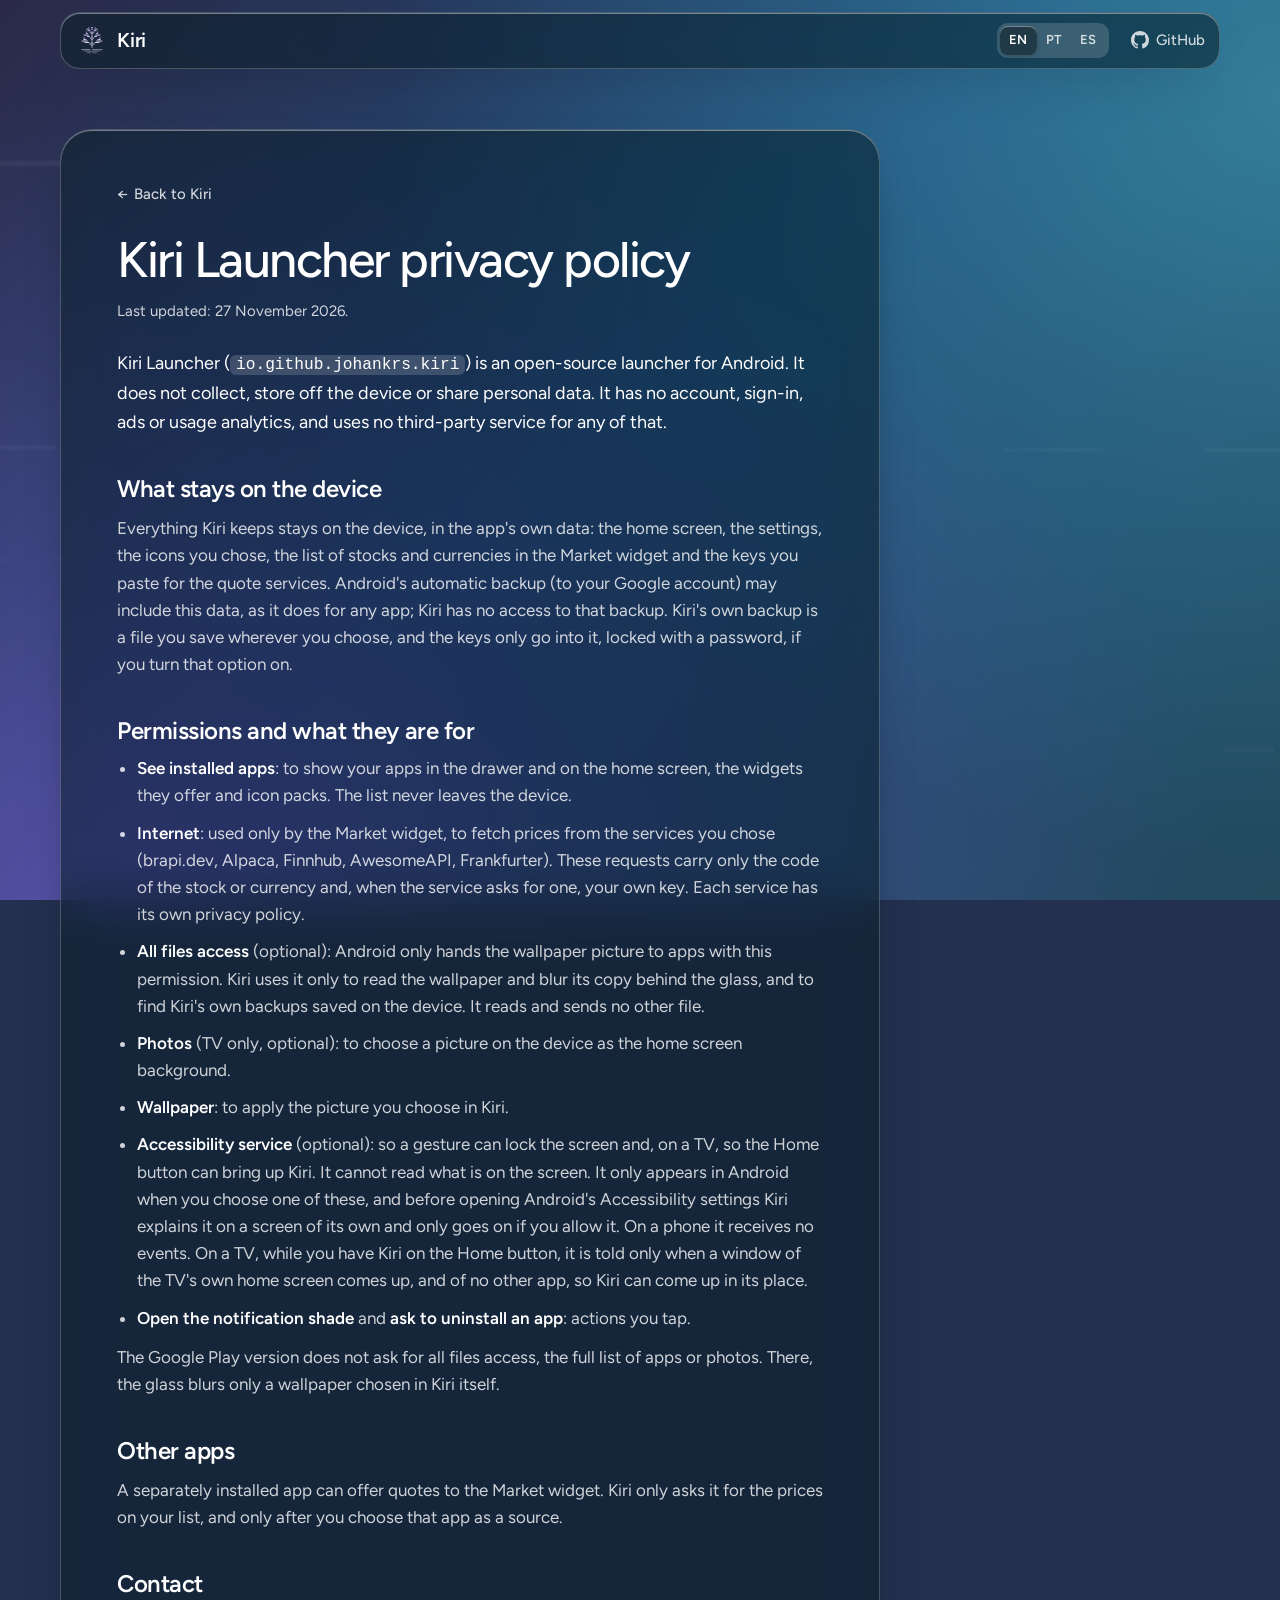
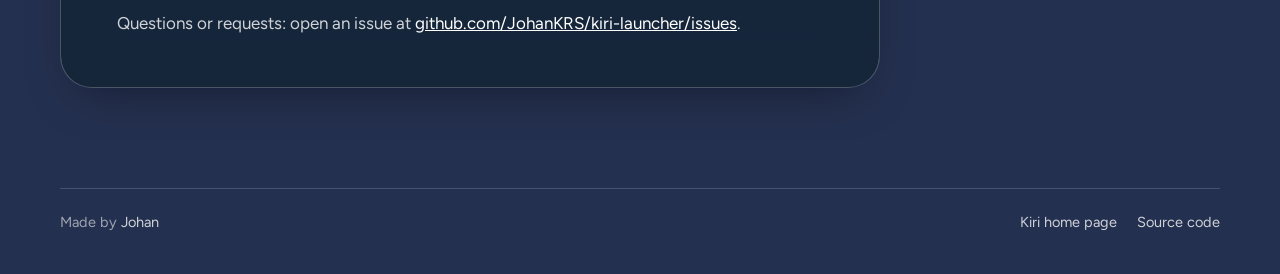
==== site/privacy.html @ f81454f0 "Site do Kiri em site/ (EN, PT, ES), para kiri.johankrs.com Página do Kiri e política de privacidade," ====
<!doctype html>
<html lang="en" data-lang="en" data-glass="fume" data-wall="aurora">
<head>
<meta charset="utf-8">
<meta name="viewport" content="width=device-width, initial-scale=1, viewport-fit=cover">
<title data-i18n="pp.metaTitle">Privacy policy · Kiri</title>
<meta name="description" content="Kiri Launcher collects no data: no account, no ads, no usage analytics. What stays on the device, and what each permission is for.">
<meta name="theme-color" content="#24304f">
<meta name="color-scheme" content="dark">
<link rel="canonical" href="https://kiri.johankrs.com/privacy.html">
<link rel="alternate" hreflang="en" href="https://kiri.johankrs.com/privacy.html?lang=en">
<link rel="alternate" hreflang="pt-BR" href="https://kiri.johankrs.com/privacy.html?lang=pt">
<link rel="alternate" hreflang="es" href="https://kiri.johankrs.com/privacy.html?lang=es">
<link rel="alternate" hreflang="x-default" href="https://kiri.johankrs.com/privacy.html">
<link rel="icon" href="favicon.svg" type="image/svg+xml">
<link rel="icon" href="icon-192.png" sizes="192x192" type="image/png">
<link rel="apple-touch-icon" href="apple-touch-icon.png">
<link rel="preload" href="assets/fonts/figtree.woff2" as="font" type="font/woff2" crossorigin>
<link rel="stylesheet" href="assets/site.css">
<script src="assets/boot.js"></script>
<script src="assets/i18n.js" defer></script>
<script src="assets/site.js" defer></script>
</head>
<body>
<canvas class="wallpaper" aria-hidden="true"></canvas>
<a class="skip" href="#main" data-i18n="nav.skip">Skip to content</a>

<header class="top glass">
  <div class="wrap top-in">
    <a class="brand" href="./" aria-label="Kiri">
      <img src="assets/brand/logo.svg" alt="" width="30" height="30">
      <span>Kiri</span>
    </a>
    <div class="lang" role="group" aria-label="Language" data-i18n-aria="nav.language" style="margin-left:auto">
      <button type="button" data-set-lang="en" title="English" lang="en">EN</button>
      <button type="button" data-set-lang="pt" title="Português" lang="pt-BR">PT</button>
      <button type="button" data-set-lang="es" title="Español" lang="es">ES</button>
    </div>
    <a class="gh" href="https://github.com/JohanKRS/kiri-launcher" aria-label="GitHub">
      <svg viewBox="0 0 16 16" width="18" height="18" aria-hidden="true"><path fill="currentColor" d="M8 0C3.58 0 0 3.58 0 8c0 3.54 2.29 6.53 5.47 7.59.4.07.55-.17.55-.38 0-.19-.01-.82-.01-1.49-2.01.37-2.53-.49-2.69-.94-.09-.23-.48-.94-.82-1.13-.28-.15-.68-.52-.01-.53.63-.01 1.08.58 1.23.82.72 1.21 1.87.87 2.33.66.07-.52.28-.87.51-1.07-1.78-.2-3.64-.89-3.64-3.95 0-.87.31-1.59.82-2.15-.08-.2-.36-1.02.08-2.12 0 0 .67-.21 2.2.82.64-.18 1.32-.27 2-.27.68 0 1.36.09 2 .27 1.53-1.04 2.2-.82 2.2-.82.44 1.1.16 1.92.08 2.12.51.56.82 1.27.82 2.15 0 3.07-1.87 3.75-3.65 3.95.29.25.54.73.54 1.48 0 1.07-.01 1.93-.01 2.2 0 .21.15.46.55.38A8.013 8.013 0 0016 8c0-4.42-3.58-8-8-8z"/></svg>
      <span>GitHub</span>
    </a>
  </div>
</header>

<main id="main" class="doc">
  <div class="wrap">
    <article class="doc-in glass">
      <a class="back" href="./" data-i18n="pp.back">Back to Kiri</a>
      <h1 data-i18n="pp.title">Kiri Launcher privacy policy</h1>
      <p class="updated" data-i18n="pp.updated">Last updated: 27 November 2026.</p>
      <p class="intro" data-i18n-html="pp.intro">Kiri Launcher (<code>io.github.johankrs.kiri</code>) is an open-source launcher for Android. It does not collect, store off the device or share personal data. It has no account, sign-in, ads or usage analytics, and uses no third-party service for any of that.</p>

      <h2 data-i18n="pp.storedH">What stays on the device</h2>
      <p data-i18n="pp.stored">Everything Kiri keeps stays on the device, in the app's own data: the home screen, the settings, the icons you chose, the list of stocks and currencies in the Market widget and the keys you paste for the quote services. Android's automatic backup (to your Google account) may include this data, as it does for any app; Kiri has no access to that backup. Kiri's own backup is a file you save wherever you choose, and the keys only go into it, locked with a password, if you turn that option on.</p>

      <h2 data-i18n="pp.permsH">Permissions and what they are for</h2>
      <ul>
        <li data-i18n-html="pp.p1"><b>See installed apps</b>: to show your apps in the drawer and on the home screen, the widgets they offer and icon packs. The list never leaves the device.</li>
        <li data-i18n-html="pp.p2"><b>Internet</b>: used only by the Market widget, to fetch prices from the services you chose (brapi.dev, Alpaca, Finnhub, AwesomeAPI, Frankfurter). These requests carry only the code of the stock or currency and, when the service asks for one, your own key. Each service has its own privacy policy.</li>
        <li data-i18n-html="pp.p3"><b>All files access</b> (optional): Android only hands the wallpaper picture to apps with this permission. Kiri uses it only to read the wallpaper and blur its copy behind the glass, and to find Kiri's own backups saved on the device. It reads and sends no other file.</li>
        <li data-i18n-html="pp.p4"><b>Photos</b> (TV only, optional): to choose a picture on the device as the home screen background.</li>
        <li data-i18n-html="pp.p5"><b>Wallpaper</b>: to apply the picture you choose in Kiri.</li>
        <li data-i18n-html="pp.p6"><b>Accessibility service</b> (optional): so a gesture can lock the screen and, on a TV, so the Home button can bring up Kiri. It cannot read what is on the screen. It only appears in Android when you choose one of these, and before opening Android's Accessibility settings Kiri explains it on a screen of its own and only goes on if you allow it. On a phone it receives no events. On a TV, while you have Kiri on the Home button, it is told only when a window of the TV's own home screen comes up, and of no other app, so Kiri can come up in its place.</li>
        <li data-i18n-html="pp.p7"><b>Open the notification shade</b> and <b>ask to uninstall an app</b>: actions you tap.</li>
      </ul>
      <p data-i18n="pp.play">The Google Play version does not ask for all files access, the full list of apps or photos. There, the glass blurs only a wallpaper chosen in Kiri itself.</p>

      <h2 data-i18n="pp.otherH">Other apps</h2>
      <p data-i18n="pp.other">A separately installed app can offer quotes to the Market widget. Kiri only asks it for the prices on your list, and only after you choose that app as a source.</p>

      <h2 data-i18n="pp.contactH">Contact</h2>
      <p data-i18n-html="pp.contact">Questions or requests: open an issue at <a href="https://github.com/JohanKRS/kiri-launcher/issues">github.com/JohanKRS/kiri-launcher/issues</a>.</p>
    </article>
  </div>
</main>

<footer class="foot">
  <div class="wrap foot-in">
    <span data-i18n-html="foot.made">Made by <a href="https://johankrs.com/">Johan</a></span>
    <span class="foot-links">
      <a href="./" data-i18n="foot.home">Kiri home page</a>
      <a href="https://github.com/JohanKRS/kiri-launcher" data-i18n="foot.source">Source code</a>
    </span>
  </div>
</footer>
</body>
</html>
---- site/assets/site.css ----
/* Kiri website. The page works like a Kiri home screen: an animated wallpaper behind everything
   (site.js draws it), and glass for whatever sits on it, in Kiri's three glasses. */

@font-face {
  font-family: "Figtree";
  src: url("fonts/figtree.woff2") format("woff2");
  font-weight: 300 900;
  font-display: swap;
}

:root {
  --ink: #fff;
  --ink-soft: rgba(255, 255, 255, .78);
  --ink-faint: rgba(255, 255, 255, .56);
  --lilac: #c4b0ee;
  --lilac-pale: #f6f2ff;
  --up: #7ee2a8;
  --down: #ff9b8f;
  --radius: 26px;
  --wrap: 1160px;
  --blur: blur(26px) saturate(1.35);
  --ease: cubic-bezier(.22, .8, .24, 1);
}

/* Kiri's glasses (ui/theme/KiriGlass.kt), at their default opacity. */
html[data-glass="fume"] {
  --g-fill: rgba(14, 32, 39, .58);
  --g-edge: rgba(255, 255, 255, .22);
  --g-high: rgba(255, 255, 255, .40);
  --g-ink: #fff;
  --g-ink-soft: rgba(255, 255, 255, .80);
  --g-line: rgba(255, 255, 255, .16);
}
html[data-glass="cristal"] {
  --g-fill: rgba(18, 44, 52, .36);
  --g-edge: rgba(255, 255, 255, .50);
  --g-high: rgba(255, 255, 255, .85);
  --g-ink: #fff;
  --g-ink-soft: rgba(255, 255, 255, .86);
  --g-line: rgba(255, 255, 255, .24);
}
html[data-glass="nevoa"] {
  --g-fill: rgba(240, 246, 245, .72);
  --g-edge: rgba(255, 255, 255, .70);
  --g-high: rgba(255, 255, 255, .95);
  --g-ink: #10262d;
  --g-ink-soft: #33494f;
  --g-line: rgba(16, 38, 45, .14);
}

* { box-sizing: border-box; }
html { scroll-behavior: smooth; -webkit-text-size-adjust: 100%; background: #24304f; }
html.i18n-wait body { visibility: hidden; }
body {
  margin: 0;
  font: 400 17px/1.6 "Figtree", system-ui, -apple-system, "Segoe UI", Roboto, sans-serif;
  color: var(--ink);
  overflow-x: hidden;
  -webkit-font-smoothing: antialiased;
}
img { display: block; max-width: 100%; height: auto; }
a { color: inherit; }
button { font: inherit; color: inherit; cursor: pointer; }
h1, h2, h3 { margin: 0; font-weight: 500; letter-spacing: -.02em; line-height: 1.12; }
p { margin: 0; }
::selection { background: rgba(196, 176, 238, .45); }
:focus-visible { outline: 2px solid var(--lilac-pale); outline-offset: 3px; border-radius: 8px; }

.wrap { width: min(var(--wrap), 100% - 40px); margin-inline: auto; }
.skip { position: absolute; left: -999px; top: 8px; z-index: 50; padding: 8px 14px; border-radius: 10px; background: #fff; color: #111; }
.skip:focus { left: 12px; }

/* The wallpaper, fixed behind the page. */
.wallpaper {
  position: fixed; inset: 0; z-index: -1;
  width: 100%; height: 100%;
  background: linear-gradient(135deg, #2b2a48, #22507f 48%, #22495c);
}

/* Glass. */
.glass {
  position: relative;
  background: var(--g-fill);
  -webkit-backdrop-filter: var(--blur);
  backdrop-filter: var(--blur);
  color: var(--g-ink);
  border: 1px solid var(--g-edge);
  box-shadow: inset 0 1px 0 var(--g-high), 0 18px 50px -24px rgba(0, 0, 0, .55);
  transition: background-color .5s var(--ease), color .5s var(--ease), border-color .5s var(--ease), box-shadow .5s var(--ease);
}

/* Header. */
.top {
  position: sticky; top: 12px; z-index: 20;
  width: min(var(--wrap), 100% - 24px); margin: 12px auto 0;
  border-radius: 20px;
}
.top-in { display: flex; align-items: center; gap: 22px; width: 100%; padding: 10px 14px 10px 16px; }
.brand { display: flex; align-items: center; gap: 10px; text-decoration: none; font-weight: 600; font-size: 20px; letter-spacing: -.01em; }
.brand img { width: 30px; height: 30px; }
html[data-glass="nevoa"] .brand img { filter: brightness(.35) saturate(2.2) hue-rotate(-8deg); }
.nav { display: flex; gap: 4px; margin-left: auto; }
.nav a { text-decoration: none; padding: 7px 12px; border-radius: 10px; color: var(--g-ink-soft); font-weight: 500; font-size: 15px; transition: background .2s, color .2s; }
.nav a:hover { color: var(--g-ink); background: var(--g-line); }
.lang { display: flex; padding: 3px; border-radius: 11px; background: var(--g-line); }
.lang button { border: 0; background: none; padding: 4px 9px; border-radius: 8px; font-size: 13px; font-weight: 600; letter-spacing: .04em; color: var(--g-ink-soft); }
.lang button[aria-pressed="true"] { background: var(--g-fill); color: var(--g-ink); box-shadow: inset 0 1px 0 var(--g-high), 0 1px 4px rgba(0, 0, 0, .18); }
.gh { display: flex; align-items: center; gap: 7px; text-decoration: none; font-size: 15px; font-weight: 500; color: var(--g-ink-soft); }
.gh:hover { color: var(--g-ink); }

/* Hero. */
.hero { position: relative; min-height: min(100svh, 980px); display: flex; flex-direction: column; justify-content: center; padding: 70px 0 90px; }
.hero-in { display: grid; grid-template-columns: 1.1fr .9fr; align-items: center; gap: 60px; }
.mark { width: 132px; height: 132px; margin: 0 0 18px -14px; }
.mark svg { width: 100%; height: 100%; overflow: visible; }
.mark path { opacity: 0; transform-box: fill-box; transform-origin: center; animation: thread 1.1s var(--ease) forwards; animation-delay: calc(var(--i) * 38ms + 150ms); }
.mark.small { width: 84px; height: 84px; margin: 0 auto 14px; }
.mark.small path { animation: none; opacity: 1; }
@keyframes thread {
  from { opacity: 0; transform: translateX(calc(var(--d, 1) * 18px)) scaleX(.2); }
  to { opacity: 1; transform: none; }
}
.mark.breathing path { animation: breathe 7s ease-in-out infinite; animation-delay: calc(var(--i) * -310ms); opacity: 1; }
@keyframes breathe {
  0%, 100% { transform: translateX(0); opacity: 1; }
  50% { transform: translateX(calc(var(--d, 1) * 2.2px)); opacity: .72; }
}
h1 { font-size: clamp(76px, 11vw, 150px); font-weight: 500; letter-spacing: -.045em; line-height: .9; text-shadow: 0 10px 50px rgba(20, 10, 50, .35); }
.tagline { margin-top: 20px; font-size: clamp(22px, 2.4vw, 30px); line-height: 1.3; font-weight: 400; color: var(--lilac-pale); max-width: 21em; }
.lede { margin-top: 16px; max-width: 34em; color: var(--ink-soft); }
.cta { display: flex; flex-wrap: wrap; align-items: center; gap: 12px; margin-top: 32px; }
.cta.center { justify-content: center; }
.btn {
  display: inline-flex; align-items: center; gap: 10px;
  padding: 14px 22px; border-radius: 16px;
  font-weight: 600; font-size: 16px; text-decoration: none;
  transition: transform .25s var(--ease), box-shadow .25s var(--ease), background-color .5s;
}
.btn:hover { transform: translateY(-2px); }
.btn.primary { background: var(--lilac-pale); color: #251c44; box-shadow: 0 14px 34px -14px rgba(196, 176, 238, .9), inset 0 -2px 0 rgba(59, 45, 102, .12); }
.btn.primary:hover { box-shadow: 0 18px 40px -12px rgba(196, 176, 238, 1); }
.btn .ver { font-weight: 500; font-size: 13px; padding: 2px 8px; border-radius: 99px; background: rgba(59, 45, 102, .12); }
.soon { display: inline-flex; align-items: center; gap: 9px; padding: 12px 18px; border-radius: 16px; font-size: 15px; font-weight: 500; }
.facts { list-style: none; display: flex; flex-wrap: wrap; gap: 8px 22px; margin: 28px 0 0; padding: 0; color: var(--ink-soft); font-size: 15px; }
.facts li { display: flex; align-items: center; gap: 8px; }
.facts li::before { content: ""; width: 14px; height: 3px; border-radius: 3px; background: var(--lilac); box-shadow: 0 5px 0 -0px rgba(196, 176, 238, .45); transform: translateY(-2px); }
.hero-device { display: flex; justify-content: center; }
.scroll-hint { position: absolute; left: 50%; bottom: 22px; width: 26px; height: 42px; margin-left: -13px; border-radius: 14px; border: 1.5px solid rgba(255, 255, 255, .45); }
.scroll-hint span { position: absolute; left: 50%; top: 8px; width: 3px; height: 8px; margin-left: -1.5px; border-radius: 3px; background: #fff; animation: hint 2.2s ease-in-out infinite; }
@keyframes hint { 0% { opacity: 0; transform: translateY(0); } 30% { opacity: 1; } 80% { opacity: 0; transform: translateY(12px); } 100% { opacity: 0; } }

/* Devices. */
.phone {
  position: relative; width: 100%; max-width: 330px;
  margin: 0;
  padding: 9px; border-radius: 46px;
  background: linear-gradient(160deg, #3a3550, #121019 40%, #0b0a10);
  box-shadow: 0 0 0 1px rgba(255, 255, 255, .14), inset 0 0 0 1px rgba(255, 255, 255, .06), 0 50px 90px -30px rgba(10, 5, 30, .75), 0 20px 40px -20px rgba(0, 0, 0, .5);
}
.phone img { width: 100%; border-radius: 38px; background: #222; }
.phone::after { content: ""; position: absolute; top: 20px; left: 50%; width: 11px; height: 11px; margin-left: -5.5px; border-radius: 50%; background: #050507; box-shadow: inset 0 0 0 2px #1c1a24; }
.float { animation: float 9s ease-in-out infinite; }
@keyframes float { 0%, 100% { transform: translateY(0) rotate(-1.2deg); } 50% { transform: translateY(-16px) rotate(.6deg); } }

/* Sections. */
.section { padding: 110px 0; scroll-margin-top: 80px; }
.eyebrow { font-size: 14px; font-weight: 600; letter-spacing: .14em; text-transform: uppercase; color: var(--lilac); margin-bottom: 14px; }
h2 { font-size: clamp(34px, 4.4vw, 54px); }
.section-copy p:not(.eyebrow):not(.chooser-label):not(.note) { margin-top: 18px; color: var(--ink-soft); max-width: 32em; }
.section-head { max-width: 760px; margin-bottom: 40px; }

/* Glass section. */
.glass-in { display: grid; grid-template-columns: 1fr 1fr; gap: 70px; align-items: center; }
.chooser { margin-top: 34px; }
.chooser-label { font-size: 13px; font-weight: 600; letter-spacing: .12em; text-transform: uppercase; color: var(--ink-faint); margin-bottom: 12px; }
.choices { display: grid; grid-template-columns: repeat(3, 1fr); gap: 10px; }
.choice {
  display: flex; align-items: center; gap: 12px; text-align: left;
  padding: 12px; border-radius: 18px;
  border: 1px solid rgba(255, 255, 255, .16); background: rgba(255, 255, 255, .06);
  transition: background .25s, border-color .25s, transform .25s var(--ease);
}
.choice:hover { background: rgba(255, 255, 255, .12); transform: translateY(-2px); }
.choice[aria-pressed="true"] { border-color: rgba(255, 255, 255, .75); background: rgba(255, 255, 255, .16); box-shadow: inset 0 1px 0 rgba(255, 255, 255, .5); }
.choice b { display: block; font-weight: 600; font-size: 16px; }
.choice small { display: block; font-size: 12.5px; line-height: 1.35; color: var(--ink-faint); margin-top: 2px; }
.swatch-glass { flex: none; width: 34px; height: 34px; border-radius: 11px; -webkit-backdrop-filter: blur(8px); backdrop-filter: blur(8px); }
.swatch-glass.fume { background: rgba(14, 32, 39, .7); border: 1px solid rgba(255, 255, 255, .22); box-shadow: inset 0 1px 0 rgba(255, 255, 255, .4); }
.swatch-glass.cristal { background: rgba(18, 44, 52, .3); border: 1px solid rgba(255, 255, 255, .55); box-shadow: inset 0 1px 0 rgba(255, 255, 255, .85); }
.swatch-glass.nevoa { background: rgba(240, 246, 245, .78); border: 1px solid rgba(255, 255, 255, .7); box-shadow: inset 0 1px 0 #fff; }
.walls { display: flex; flex-wrap: wrap; gap: 10px; }
.wall { display: inline-flex; align-items: center; gap: 9px; padding: 7px 14px 7px 7px; border-radius: 99px; border: 1px solid rgba(255, 255, 255, .16); background: rgba(255, 255, 255, .06); font-weight: 500; font-size: 15px; transition: background .25s, border-color .25s; }
.wall:hover { background: rgba(255, 255, 255, .12); }
.wall[aria-pressed="true"] { border-color: rgba(255, 255, 255, .75); background: rgba(255, 255, 255, .16); }
.dot { display: block; width: 26px; height: 26px; border-radius: 50%; box-shadow: inset 0 0 0 1px rgba(255, 255, 255, .3); }
.dot.aurora { background: radial-gradient(circle at 100% 0, #3f9db2, transparent 65%), radial-gradient(circle at 0 100%, #7a52c4, transparent 70%), linear-gradient(135deg, #2b2a48, #22507f 48%, #22495c); }
.dot.oceano { background: radial-gradient(circle at 80% 20%, #2fa3c2, transparent 65%), linear-gradient(160deg, #0d2a45, #0f4f6f 55%, #0a2233); }
.dot.grafite { background: radial-gradient(circle at 75% 25%, #4a4540, transparent 65%), linear-gradient(150deg, #1c1f24, #2a2d33 50%, #15171a); }
.dot.por_do_sol { background: radial-gradient(circle at 85% 15%, #f2a35a, transparent 60%), radial-gradient(circle at 0 100%, #6c2d7a, transparent 65%), linear-gradient(140deg, #3a1f4f, #a44a5a 55%, #e0864a); }
.note { margin-top: 12px; font-size: 14px; color: var(--ink-faint); }

/* The demo widgets, live glass on the live wallpaper. */
.demo { display: grid; grid-template-columns: 1fr 1fr; gap: 16px; max-width: 520px; justify-self: center; width: 100%; }
.demo > * { border-radius: var(--radius); }
.w-clock { grid-column: 1 / -1; padding: 26px 28px; }
.w-clock .time { font-size: clamp(60px, 7vw, 84px); font-weight: 400; letter-spacing: -.03em; line-height: 1; font-variant-numeric: tabular-nums; }
.w-clock .date { margin-top: 8px; color: var(--g-ink-soft); font-size: 18px; }
.w-market { grid-column: 1 / -1; padding: 18px 22px 8px; }
.w-title { font-size: 12px; font-weight: 600; letter-spacing: .14em; text-transform: uppercase; color: var(--g-ink-soft); margin-bottom: 4px; }
.w-market .row { display: grid; grid-template-columns: 1fr 76px auto; align-items: center; gap: 12px; padding: 12px 0; border-top: 1px solid var(--g-line); }
.w-market .row:first-of-type { border-top: 0; }
.w-market b { display: block; font-weight: 600; font-size: 16px; }
.w-market small { display: block; font-size: 13px; color: var(--g-ink-soft); }
.w-market svg { width: 76px; height: 26px; fill: none; stroke: currentColor; stroke-width: 1.4; stroke-linejoin: round; stroke-linecap: round; }
.w-market .px { text-align: right; }
.w-market .up { color: var(--up); }
.w-market .down { color: var(--down); }
html[data-glass="nevoa"] .w-market .up { color: #16824a; }
html[data-glass="nevoa"] .w-market .down { color: #c0392b; }
.w-apps { grid-column: 1 / -1; display: flex; justify-content: space-around; padding: 16px; }
.app { width: 58px; height: 58px; border-radius: 18px; display: grid; place-items: center; box-shadow: inset 0 1px 0 rgba(255, 255, 255, .45), 0 8px 18px -8px rgba(0, 0, 0, .45); }
.app svg { width: 28px; height: 28px; fill: none; stroke: #fff; stroke-width: 1.8; stroke-linecap: round; stroke-linejoin: round; }
.a1 { background: linear-gradient(160deg, #4fd27f, #20a556); }
.a2 { background: linear-gradient(160deg, #57c3ff, #1c8fe0); }
.a3 { background: linear-gradient(160deg, #ff7aa8, #e0367a); }
.a4 { background: linear-gradient(160deg, #6fdd7c, #22a948); }

/* Screens gallery. */
.gallery {
  display: flex; gap: 34px; overflow-x: auto; scroll-snap-type: x mandatory;
  padding: 10px max(20px, (100% - var(--wrap)) / 2) 30px;
  scrollbar-width: none; overscroll-behavior-x: contain;
}
.gallery::-webkit-scrollbar { display: none; }
.shot { flex: none; width: 270px; margin: 0; scroll-snap-align: center; }
.shot .phone { max-width: none; padding: 7px; border-radius: 38px; }
.shot .phone img { border-radius: 32px; }
.shot .phone::after { top: 16px; width: 9px; height: 9px; margin-left: -4.5px; }
.shot figcaption { margin-top: 20px; text-align: center; }
.shot figcaption b { display: block; font-weight: 600; font-size: 18px; }
.shot figcaption span { display: block; color: var(--ink-soft); font-size: 15px; margin-top: 2px; }
.gallery-nav { display: flex; justify-content: center; gap: 12px; }
.round { width: 48px; height: 48px; border-radius: 50%; display: grid; place-items: center; padding: 0; }
.round:hover { transform: translateY(-1px); }

.features { list-style: none; margin: 90px 0 0; padding: 0; display: grid; grid-template-columns: repeat(3, 1fr); gap: 18px; }
.features li { padding: 28px 26px; border-radius: var(--radius); }
.features svg { width: 30px; height: 30px; fill: none; stroke: currentColor; stroke-width: 1.6; stroke-linecap: round; stroke-linejoin: round; opacity: .9; }
.features h3 { font-size: 21px; font-weight: 600; margin-top: 18px; }
.features p { margin-top: 8px; color: var(--g-ink-soft); font-size: 15.5px; line-height: 1.55; }

/* TV. */
.tv-in { display: grid; grid-template-columns: .8fr 1.2fr; gap: 60px; align-items: center; }
.ticks { list-style: none; padding: 0; margin: 26px 0 0; }
.ticks li { position: relative; padding: 9px 0 9px 32px; border-top: 1px solid rgba(255, 255, 255, .14); }
.ticks li:last-child { border-bottom: 1px solid rgba(255, 255, 255, .14); }
.ticks li::before { content: ""; position: absolute; left: 2px; top: 50%; width: 16px; height: 3px; margin-top: -3px; border-radius: 3px; background: var(--lilac); box-shadow: 4px 6px 0 -0px rgba(196, 176, 238, .45); }
.tv-frame { padding: 10px; border-radius: 18px; background: linear-gradient(170deg, #2e2b3a, #0c0b10 30%); box-shadow: 0 0 0 1px rgba(255, 255, 255, .12), 0 60px 100px -40px rgba(5, 0, 20, .8); }
.tv-screen { position: relative; aspect-ratio: 16 / 9; border-radius: 8px; overflow: hidden; background: #111; }
.tv-screen img { position: absolute; inset: 0; width: 100%; height: 100%; object-fit: cover; opacity: 0; transform: scale(1.02); transition: opacity 1.1s var(--ease), transform 6s linear; }
.tv-screen img.on { opacity: 1; transform: scale(1); }
.tv-stand { width: 26%; height: 14px; margin: 0 auto; background: linear-gradient(#1b1a22, #0d0c12); border-radius: 0 0 10px 10px; box-shadow: 0 18px 30px -12px rgba(0, 0, 0, .6); }
.tv-dots { display: flex; justify-content: center; gap: 10px; margin-top: 26px; }
.tv-dots button { width: 9px; height: 9px; padding: 0; border: 0; border-radius: 9px; background: rgba(255, 255, 255, .35); transition: width .35s var(--ease), background .35s; }
.tv-dots button.on { width: 28px; background: #fff; }

/* Privacy. */
.privacy { display: grid; grid-template-columns: auto 1fr; gap: 34px; align-items: start; padding: 44px 48px; border-radius: 32px; }
.shield { width: 64px; height: 64px; fill: none; stroke: currentColor; stroke-width: 1.4; stroke-linejoin: round; stroke-linecap: round; }
.privacy h2 { font-size: clamp(28px, 3.4vw, 40px); }
.privacy p { margin-top: 14px; color: var(--g-ink-soft); max-width: 46em; }
.link { display: inline-block; margin-top: 18px; font-weight: 600; text-decoration: none; border-bottom: 2px solid currentColor; padding-bottom: 1px; }
.link::after { content: " →"; }

/* Closing. */
.closing { text-align: center; padding-bottom: 130px; }
.closing-in { max-width: 720px; }
.closing p { margin: 18px auto 0; color: var(--ink-soft); max-width: 36em; }
.closing .cta { margin-top: 30px; }
.closing .btn.glass { padding: 13px 22px; }
.name-note { margin-top: 56px !important; font-size: 14.5px; color: var(--ink-faint) !important; }

.foot { padding: 0 0 40px; }
.foot-in { display: flex; flex-wrap: wrap; justify-content: space-between; gap: 12px; padding-top: 22px; border-top: 1px solid rgba(255, 255, 255, .16); color: var(--ink-faint); font-size: 14.5px; }
.foot a { color: var(--ink-soft); text-decoration: none; }
.foot a:hover { color: #fff; }
.foot-links { display: flex; flex-wrap: wrap; gap: 20px; }

/* The floating glass and wallpaper switch. */
.tweak { position: fixed; right: 20px; bottom: 20px; z-index: 30; width: 52px; height: 52px; border-radius: 50%; display: grid; place-items: center; padding: 0; transition: transform .3s var(--ease), opacity .3s, background-color .5s; }
.tweak:hover { transform: rotate(-14deg) scale(1.05); }
.tweak-panel { position: fixed; right: 20px; bottom: 84px; z-index: 30; width: 260px; padding: 16px 16px 14px; border-radius: 22px; transform-origin: 100% 100%; animation: pop .28s var(--ease); }
.tweak-panel .chooser-label { color: var(--g-ink-soft); margin: 0 0 8px; font-size: 11.5px; }
.tweak-panel .chooser-label + .mini { margin-bottom: 14px; }
@keyframes pop { from { opacity: 0; transform: scale(.92) translateY(6px); } }
.mini { display: flex; gap: 6px; }
.mini button { flex: 1; border: 1px solid var(--g-line); background: none; border-radius: 11px; padding: 7px 4px; font-size: 13.5px; font-weight: 500; color: var(--g-ink-soft); }
.mini button[aria-pressed="true"] { border-color: var(--g-ink); color: var(--g-ink); }
.mini.dots button { padding: 4px; display: grid; place-items: center; border-radius: 99px; }
.mini.dots .dot { width: 28px; height: 28px; }
.motion { display: flex; align-items: center; gap: 8px; font-size: 13.5px; color: var(--g-ink-soft); }
.motion input { accent-color: #8c6fd6; width: 16px; height: 16px; }

/* Privacy page. */
.doc { padding: 60px 0 100px; }
.doc-in { max-width: 820px; padding: 50px 56px; border-radius: 32px; }
.doc .back { display: inline-flex; gap: 6px; text-decoration: none; color: var(--g-ink-soft); font-weight: 500; font-size: 15px; margin-bottom: 26px; }
.doc .back::before { content: "←"; }
.doc h1 { font-size: clamp(34px, 5vw, 50px); letter-spacing: -.03em; line-height: 1.1; text-shadow: none; }
.doc .updated { margin-top: 12px; color: var(--g-ink-soft); font-size: 15px; }
.doc h2 { font-size: 24px; font-weight: 600; margin-top: 40px; }
.doc p, .doc li { color: var(--g-ink-soft); margin-top: 12px; }
.doc p b, .doc li b { color: var(--g-ink); font-weight: 600; }
.doc ul { padding-left: 20px; margin: 8px 0 0; }
.doc li { margin-top: 10px; }
.doc code { font-size: .9em; padding: 1px 6px; border-radius: 6px; background: var(--g-line); }
.doc a { color: var(--g-ink); }
.doc .intro { margin-top: 26px; font-size: 18px; color: var(--g-ink); }

/* Reveal on scroll (site.js adds .in). */
.reveal { opacity: 0; transform: translateY(26px); transition: opacity .9s var(--ease), transform .9s var(--ease); }
.reveal.in { opacity: 1; transform: none; }

@media (max-width: 980px) {
  .hero-in, .glass-in, .tv-in { grid-template-columns: 1fr; gap: 56px; }
  .hero { padding-top: 40px; }
  .hero-device { order: 2; }
  .phone { max-width: 290px; }
  .features { grid-template-columns: 1fr 1fr; }
  .nav { display: none; }
  .lang { margin-left: auto; }
}
@media (max-width: 640px) {
  body { font-size: 16px; }
  .wrap { width: calc(100% - 32px); }
  .top { top: 8px; margin-top: 8px; width: calc(100% - 16px); border-radius: 18px; }
  .top-in { gap: 12px; padding: 8px 10px 8px 12px; }
  .gh span { display: none; }
  .mark { width: 100px; height: 100px; margin-left: -10px; }
  .section { padding: 80px 0; }
  .choices { grid-template-columns: 1fr; }
  .features { grid-template-columns: 1fr; margin-top: 60px; }
  .shot { width: 230px; }
  .privacy { grid-template-columns: 1fr; padding: 32px 26px; gap: 18px; }
  .shield { width: 48px; height: 48px; }
  .doc-in { padding: 34px 24px; border-radius: 26px; }
  .scroll-hint { display: none; }
  .tweak { right: 14px; bottom: 14px; }
  .tweak-panel { right: 14px; bottom: 76px; }
}
@media (prefers-reduced-motion: reduce) {
  html { scroll-behavior: auto; }
  .float, .scroll-hint span, .mark path, .mark.breathing path { animation: none !important; opacity: 1 !important; transform: none !important; }
  .reveal { opacity: 1; transform: none; transition: none; }
  .tv-screen img { transition: opacity .3s; }
}
html.still .float, html.still .mark.breathing path { animation: none; }
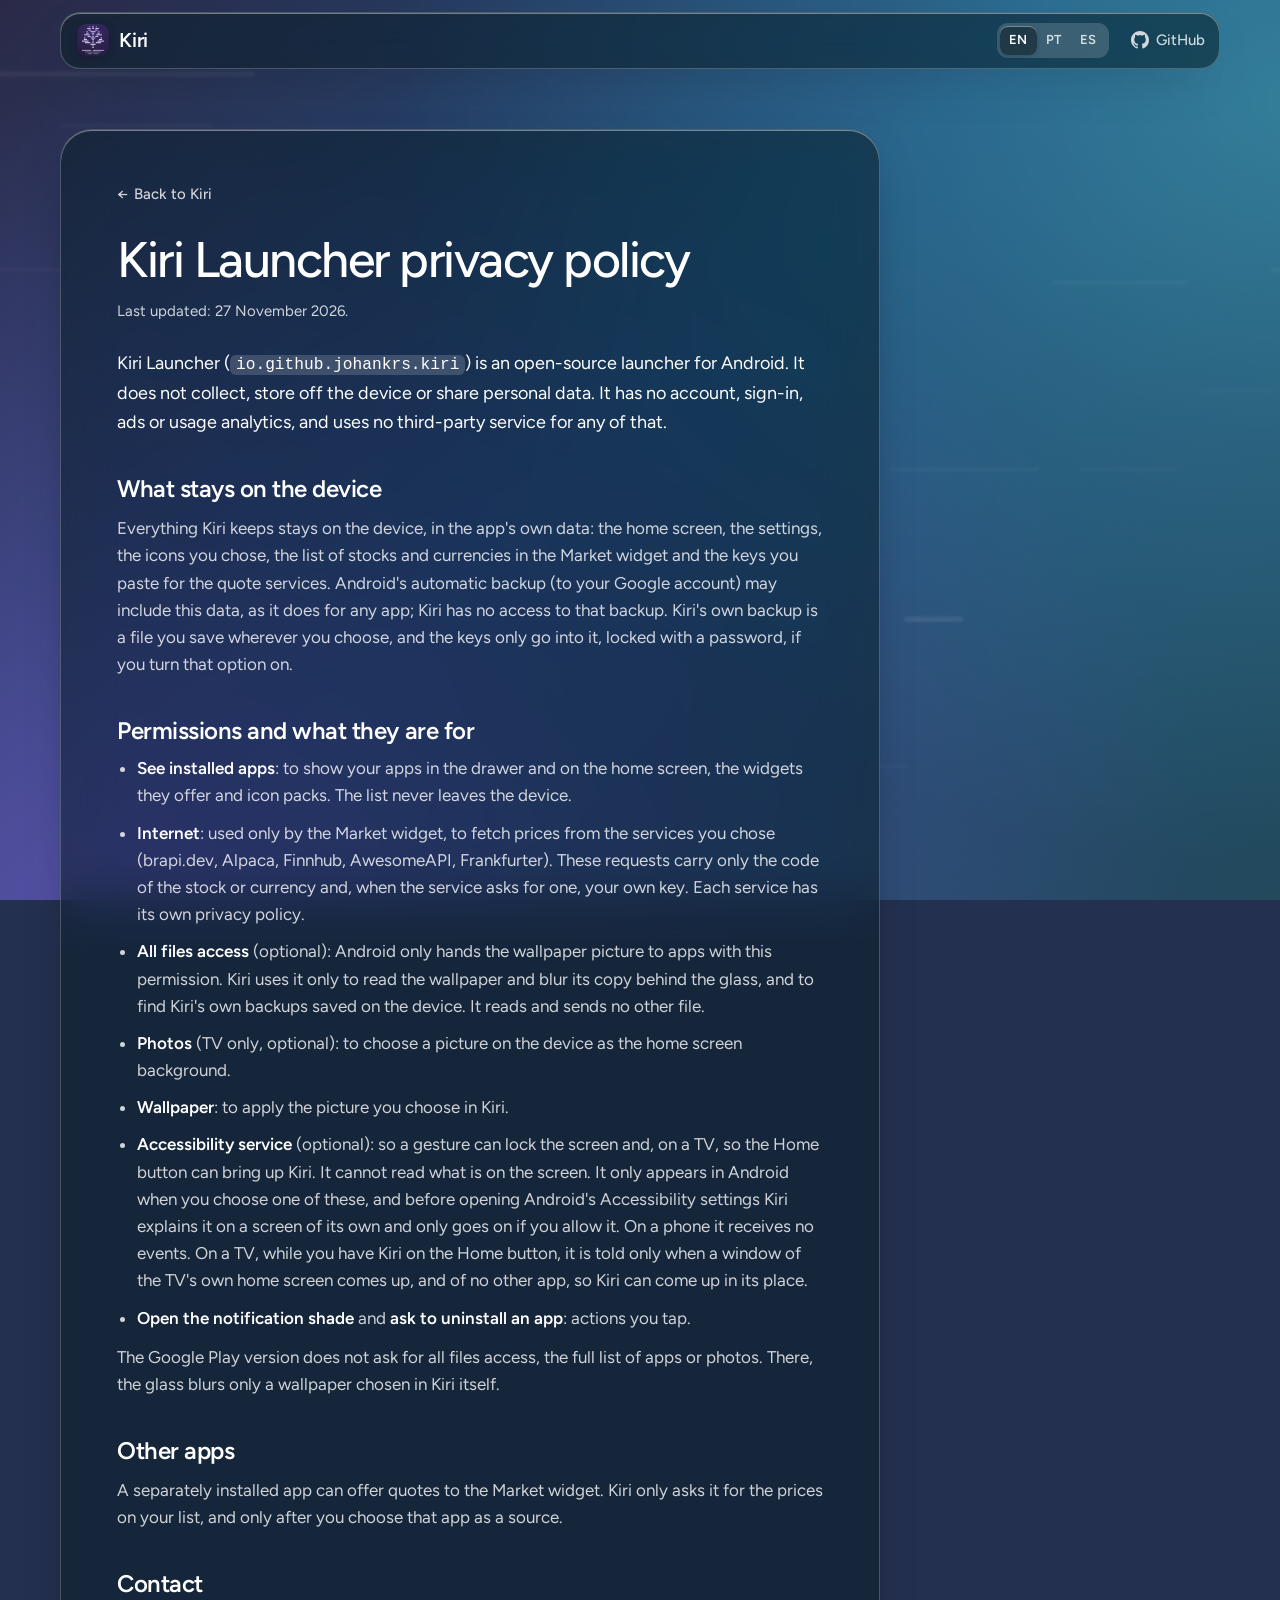
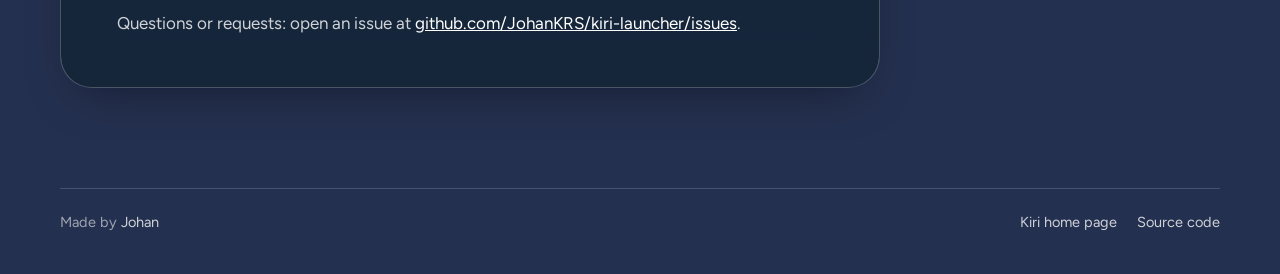
==== commit 7b5cd6a7: "Site: ajustes de layout (galeria, hero, ícone da marca) Co-Authored-By: Claude Opus 5.5 <noreply@ant" ====
--- a/site/privacy.html
+++ b/site/privacy.html
@@ -28,7 +28,7 @@
 <header class="top glass">
   <div class="wrap top-in">
     <a class="brand" href="./" aria-label="Kiri">
-      <img src="assets/brand/logo.svg" alt="" width="30" height="30">
+      <img src="favicon.svg" alt="" width="32" height="32">
       <span>Kiri</span>
     </a>
     <div class="lang" role="group" aria-label="Language" data-i18n-aria="nav.language" style="margin-left:auto">
--- a/site/assets/site.css
+++ b/site/assets/site.css
@@ -97,8 +97,7 @@
 }
 .top-in { display: flex; align-items: center; gap: 22px; width: 100%; padding: 10px 14px 10px 16px; }
 .brand { display: flex; align-items: center; gap: 10px; text-decoration: none; font-weight: 600; font-size: 20px; letter-spacing: -.01em; }
-.brand img { width: 30px; height: 30px; }
-html[data-glass="nevoa"] .brand img { filter: brightness(.35) saturate(2.2) hue-rotate(-8deg); }
+.brand img { width: 32px; height: 32px; border-radius: 9px; box-shadow: 0 2px 8px -2px rgba(20, 10, 50, .5); }
 .nav { display: flex; gap: 4px; margin-left: auto; }
 .nav a { text-decoration: none; padding: 7px 12px; border-radius: 10px; color: var(--g-ink-soft); font-weight: 500; font-size: 15px; transition: background .2s, color .2s; }
 .nav a:hover { color: var(--g-ink); background: var(--g-line); }
@@ -109,7 +108,7 @@
 .gh:hover { color: var(--g-ink); }
 
 /* Hero. */
-.hero { position: relative; min-height: min(100svh, 980px); display: flex; flex-direction: column; justify-content: center; padding: 70px 0 90px; }
+.hero { position: relative; min-height: min(100svh, 940px); display: flex; flex-direction: column; justify-content: center; padding: 60px 0 80px; }
 .hero-in { display: grid; grid-template-columns: 1.1fr .9fr; align-items: center; gap: 60px; }
 .mark { width: 132px; height: 132px; margin: 0 0 18px -14px; }
 .mark svg { width: 100%; height: 100%; overflow: visible; }
@@ -158,12 +157,11 @@
   box-shadow: 0 0 0 1px rgba(255, 255, 255, .14), inset 0 0 0 1px rgba(255, 255, 255, .06), 0 50px 90px -30px rgba(10, 5, 30, .75), 0 20px 40px -20px rgba(0, 0, 0, .5);
 }
 .phone img { width: 100%; border-radius: 38px; background: #222; }
-.phone::after { content: ""; position: absolute; top: 20px; left: 50%; width: 11px; height: 11px; margin-left: -5.5px; border-radius: 50%; background: #050507; box-shadow: inset 0 0 0 2px #1c1a24; }
 .float { animation: float 9s ease-in-out infinite; }
 @keyframes float { 0%, 100% { transform: translateY(0) rotate(-1.2deg); } 50% { transform: translateY(-16px) rotate(.6deg); } }
 
 /* Sections. */
-.section { padding: 110px 0; scroll-margin-top: 80px; }
+.section { padding: 96px 0; scroll-margin-top: 80px; }
 .eyebrow { font-size: 14px; font-weight: 600; letter-spacing: .14em; text-transform: uppercase; color: var(--lilac); margin-bottom: 14px; }
 h2 { font-size: clamp(34px, 4.4vw, 54px); }
 .section-copy p:not(.eyebrow):not(.chooser-label):not(.note) { margin-top: 18px; color: var(--ink-soft); max-width: 32em; }
@@ -232,10 +230,9 @@
   scrollbar-width: none; overscroll-behavior-x: contain;
 }
 .gallery::-webkit-scrollbar { display: none; }
-.shot { flex: none; width: 270px; margin: 0; scroll-snap-align: center; }
-.shot .phone { max-width: none; padding: 7px; border-radius: 38px; }
-.shot .phone img { border-radius: 32px; }
-.shot .phone::after { top: 16px; width: 9px; height: 9px; margin-left: -4.5px; }
+.shot { flex: none; width: 236px; margin: 0; scroll-snap-align: center; }
+.shot .phone { max-width: none; padding: 7px; border-radius: 34px; }
+.shot .phone img { border-radius: 28px; }
 .shot figcaption { margin-top: 20px; text-align: center; }
 .shot figcaption b { display: block; font-weight: 600; font-size: 18px; }
 .shot figcaption span { display: block; color: var(--ink-soft); font-size: 15px; margin-top: 2px; }
@@ -323,7 +320,7 @@
 
 @media (max-width: 980px) {
   .hero-in, .glass-in, .tv-in { grid-template-columns: 1fr; gap: 56px; }
-  .hero { padding-top: 40px; }
+  .hero { padding-top: 30px; min-height: 0; }
   .hero-device { order: 2; }
   .phone { max-width: 290px; }
   .features { grid-template-columns: 1fr 1fr; }
